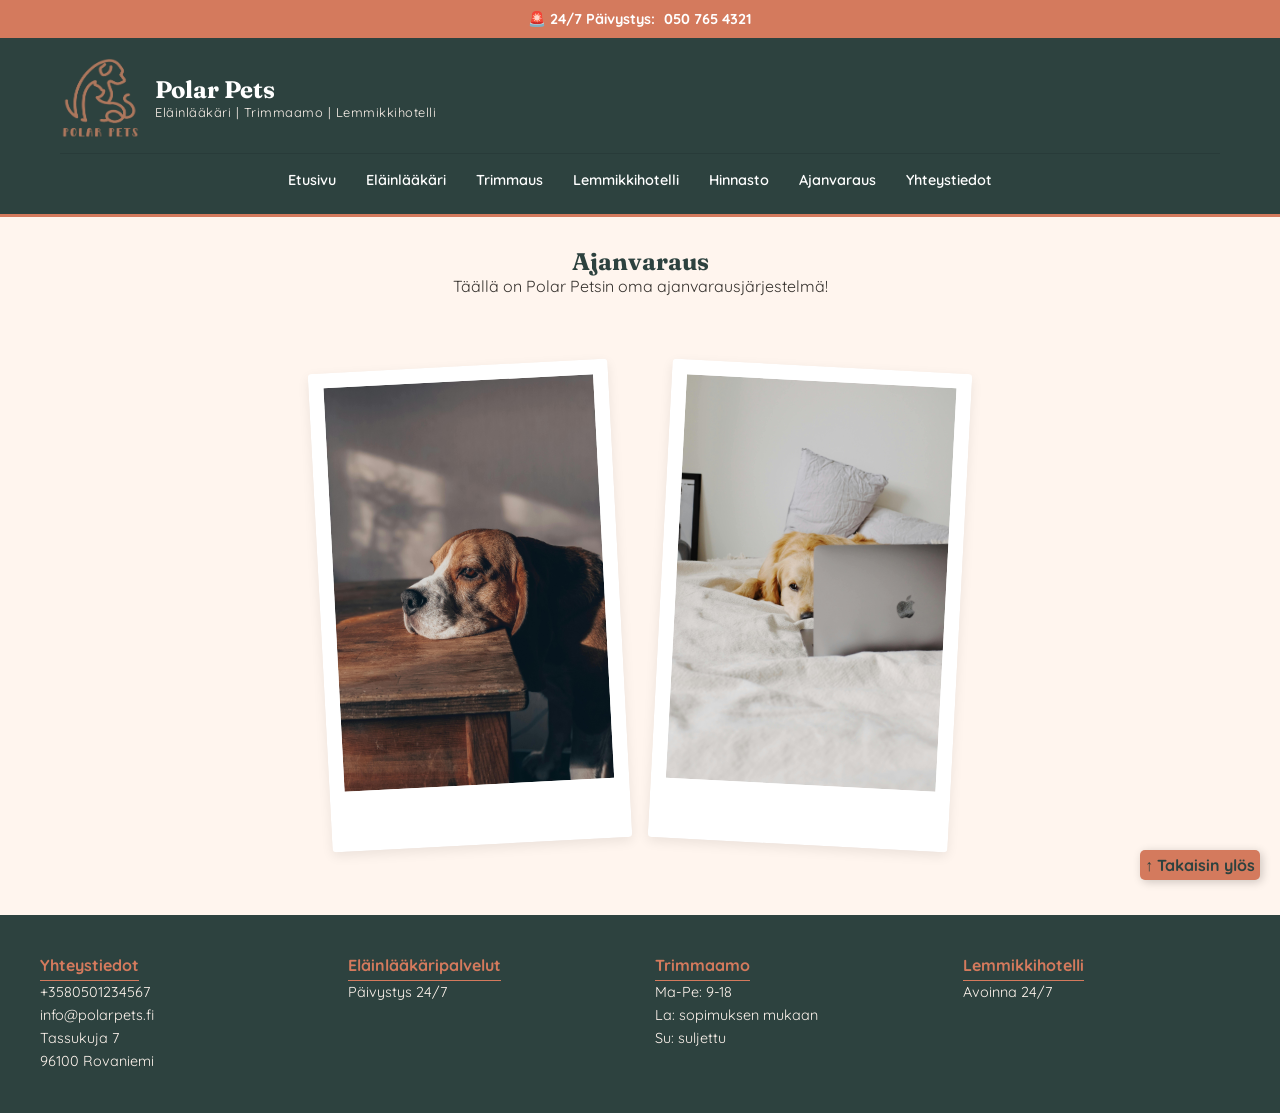
==== ajanvaraus.html @ 81d6665e "Päivitetty header index.html, elainlaakari.html ja ajanvaraus.html" ====
<!DOCTYPE html>
<html lang="en">
<head>
    <meta charset="UTF-8">
    <meta name="viewport" content="width=device-width, initial-scale=1.0">
    <title>Polar Pets - Eläinlääkäri</title>
    <link rel="stylesheet" href="css/styles.css">
</head>
<body>
    <div class="top-bar">
        <div class="top-bar-content">
            <span class="emergency-icon">🚨</span>
            <strong>24/7 Päivystys:</strong> 
            <a href="tel:+358507654321" class="emergency-phone">050 765 4321</a>
        </div>
    </div>
    <header>
        <div class="header-container">
            <div class="logo-area">
                <img src="images/logo.png" width="80" height="80" alt="Polar Pets logo">
                <div class="brand-text">
                    <h1>Polar Pets</h1>
                    <p>Eläinlääkäri | Trimmaamo | Lemmikkihotelli</p>
                </div>
            </div>
            <button class="menu-toggle" aria-label="Avaa valikko">
                <span class="bar"></span>
                <span class="bar"></span>
                <span class="bar"></span>
            </button>
            <nav>
                <ul>
                    <li><a href="index.html">Etusivu</a></li>
                    <li><a href="elainlaakari.html">Eläinlääkäri</a></li>
                    <li><a href="trimmaus.html">Trimmaus</a></li>
                    <li><a href="hoitola.html">Lemmikkihotelli</a></li>
                    <li><a href="hinnasto.html">Hinnasto</a></li>
                    <li><a href="ajanvaraus.html">Ajanvaraus</a></li>
                    <li><a href="yhteystiedot.html">Yhteystiedot</a></li>
                </ul>  
            </nav>
        </div> 
    </header>
   <main>
        <section class="header-container">
            <div class="container">
                <h2>Ajanvaraus</h2>
                <p>Täällä on Polar Petsin oma ajanvarausjärjestelmä!</p>
            
                <div class="image-gallery">
                    <img src="images/ajanvaraus-koira.jpeg" alt="koira lepuuttaa päätä pöydällä, kuvituskuva" class="content-img">
                    <img src="images/ajanvaraus-koira-tietokone.jpg" alt="koira makaa sängyllä tietokone edessä, kuvituskuva" class="content-img">
                </div> 
            </div>  
        </section>
    </main>

    <a href="#" class="back-to-top">↑ Takaisin ylös</a>
    
    <footer>
        <div class="footer-container">
            <div class="footer-column">
                <h4>Yhteystiedot</h4>
                <p>+3580501234567<br>
                info@polarpets.fi<br>
                Tassukuja 7<br>
                96100 Rovaniemi</p>
            </div>
            <div class="footer-column">
                <h4>Eläinlääkäripalvelut</h4>
                <p>Päivystys 24/7</p>
            </div>
            <div class="footer-column">
                <h4>Trimmaamo</h4>
                <p>Ma-Pe: 9-18<br>
                La: sopimuksen mukaan<br>
                Su: suljettu</p>
            </div>
            <div class="footer-column">
                <h4>Lemmikkihotelli</h4>
                <p>Avoinna 24/7</p>
            </div>
        </div>
    </footer>
    <script>
        document.addEventListener('DOMContentLoaded', () => {
            const menuToggle = document.querySelector('.menu-toggle');
            const navMenu = document.querySelector('nav');

            if (menuToggle && navMenu) {
                menuToggle.addEventListener('click', () => {
                    navMenu.classList.toggle('active');
                    menuToggle.classList.toggle('is-active');
                });
            }
        });
    </script>
</body>
</html>
---- css/styles.css ----
@import url('https://fonts.googleapis.com/css2?family=Quicksand:wght@300..700&display=swap');
@import url('https://fonts.googleapis.com/css2?family=Fraunces:ital,opsz,wght@0,9..144,100..900;1,9..144,100..900&family=Nunito:ital,wght@0,200..1000;1,200..1000&family=Ubuntu:ital,wght@0,300;0,400;0,500;0,700;1,300;1,400;1,500;1,700&display=swap');

/* Muuttujat */
:root {
  /* Värit */
  --color-primary: #2D423F;      /* Syvä havunvihreä */
  --color-secondary: #D47A5D;    /* Murrettu oranssi */
  --color-bg-light: #FFF5EE;     
  --color-text: #36322E;         
  /* Lisävärit */
  --color-surface: #F5F1E9; 

  /* Typografia (Varmista että nämä fontit on ladattu HTML:ssä!) */
  --font-headings: 'Fraunces', serif;
  --font-body: 'Quicksand', sans-serif;

  /* Muodot */
  --radius-lg: 16px;
  --radius-md: 8px;
  --shadow: 0 4px 12px rgba(0, 0, 0, 0.08);
}

.quicksand-font {
  font-family: "Quicksand", sans-serif;
  font-optical-sizing: auto;
  font-weight: 300;
  font-style: normal;
}

.fraunces-font {
  font-family: "Fraunces", serif;
  font-optical-sizing: auto;
  font-weight: 300;
  font-style: normal;
  font-variation-settings:
    "SOFT" 0,
    "WONK" 0;
}

/* Yleisasetukset */
* {
    font-family: Quicksand, sans-serif;
    box-sizing: border-box;
    margin: 0;
    padding: 0;
}

body {
  background-color: var(--color-bg-light);
  color: var(--color-text);
  font-family: var(--font-body);
  margin: 0;
}

h1, h2, h3 {
  font-family: var(--font-headings);
  color: var(--color-primary);
}

/* 24/7 Päivystys */
.top-bar {
    background-color: var(--color-secondary);
    color: white;
    padding: 10px 0;
    text-align: center;
    font-size: 0.9rem;
    z-index: 1001;
    position: relative;
}

.emergency-phone {
    color: white;
    text-decoration: none;
    font-weight: bold;
    margin-left: 5px;
}

.emergency-phone:hover {
    text-decoration: underline;
}

.emergency {
    background-color: var(--color-primary);
    color: white;
    text-align: center;
    padding: 80px 20px;
    margin: 60px auto;
    max-width: 1100px;
    border-radius: var(--radius-lg);
    box-shadow: var(--shadow);
}

.emergency h2 {
    color: white; /* Ylikirjoitetaan yleinen tumma otsikkoväri */
    font-size: 2.2rem;
    margin-bottom: 20px;
}

.emergency p {
    margin-bottom: 30px;
    font-size: 1.1rem;
    opacity: 0.9;
}

.emergency a {
    text-decoration: none !important;
}

.emergency a:hover {
    text-decoration: none !important;
}

/* Erityinen tyyli "Ota yhteyttä" -napille tässä osiossa */
.emergency .cta-button.secondary {
    background-color: var(--color-secondary);
    color: white;
    padding: 15px 40px;
    font-size: 1.1rem;
    border: 2px solid var(--color-secondary);
    display: inline-block;
    font-weight: bold;
    text-decoration: none;
    border-radius: 50px;
    margin-top: 30px;
    transition: all 0.3s ease;
    box-shadow: 0 4px 15px rgba(212, 122, 93, 0.4);
}

.emergency .cta-button.secondary:hover {
    background-color: transparent;
    color: var(--color-secondary);
    border-color: var(--color-secondary);
    transform: translateY(-3px);
    box-shadow: 0 6px 20px rgba(212, 122, 93, 0.6);
}

/* Header */
header {
    background-color: var(--color-primary); /* */
    color: white;
    padding: 20px 0;
    border-bottom: 3px solid var(--color-secondary);
    position: relative;
    z-index: 10;
}

.header-container {
    display: flex;
    justify-content: space-between;
    align-items: center;
    max-width: 1200px;
    margin: 0 auto;
    padding: 0 20px;
    flex-wrap: wrap;
}

.container {
    max-width: 1000px;  
    margin: 0 auto;     
    padding: 0 40px;    
    text-align: center;
    margin-top: 30px;   
}

.services-intro h3 {
    text-align: center;
    margin-bottom: 30px;
    margin-top: 30px;
}

.services-intro h2 + p {
    margin-bottom: 30px;
    margin-top: 30px;
}

.services-intro ul {
    display: inline-block;
    text-align: left;
    margin: 10px 0;
}

.header-top-right {
    display: flex;
    flex-direction: row;
    align-items: center;
    gap: 20px;
    flex-shrink: 0;
}

.header-contact-info {
    display: flex;
    flex-direction: column;
    gap: 2px;
    align-items: flex-end;
}

.header-contact-info a {
    display: block !important;
    text-decoration: none;
    font-size: 0.85rem;
    color: var(--color-bg-light);
    white-space: nowrap;
}

.logo-area {
    display: flex;
    align-items: center;
    gap: 15px;
    flex-shrink: 0;
    margin-bottom: 15px;
}

.brand-text h1 {
    margin: 0;
    font-size: 1.5rem;
    line-height: 1.2;
    color: white;
}

.brand-text p {
    margin: 0;
    font-size: 0.8rem;
    color: var(--color-bg-light);
    letter-spacing: 0.5px;
}

/* Navigointi */
nav {
    display: flex;
    flex-direction: column;
    justify-content: center;
    align-items: center;
    border-top: 1px solid rgba(0,0,0,0.1);
    width: 100%;
    padding-top: 15px;
    padding-bottom: 5px;
}

nav ul {
    list-style: none;
    display: flex;
    justify-content: center;
    flex-wrap: wrap;
    gap: 30px;
    margin: 0;
    padding: 0;
}

nav a {
    text-decoration: none;
    color: white;
    font-weight: 600;
    font-size: 0.9rem;
    transition: color 0.3s;
}

nav a:hover {
    color: var(--color-secondary);
}

.nav-button {
    background-color: var(--color-secondary);
    color: white !important;
    padding: 10px 20px;
    border-radius: 50px;
    text-decoration: none;
    font-weight: bold;
}

.nav-button:hover {
    background-color: #a01818;
    transform: scale(1.05);
}

.contact a:link {
    text-decoration: none;
}

/* Hampurilaisnavigointi */
.menu-toggle {
    display: none; /* Piilossa tietokoneella */
    flex-direction: column;
    gap: 5px;
    background: none;
    border: none;
    cursor: pointer;
    padding: 10px;
}

.menu-toggle span {
    display: block;
    width: 25px;
    height: 3px;
    background-color: white;
    transition: 0.3s;
}

/* Mobiilityylit (Media Query) */
@media (max-width: 768px) {
    .header-container {
        position: relative;
    }

    .header-contact-info a[href^="mailto"] {
        display: none; /* Piilotetaan vain pienillä näytöillä tilan säästämiseksi */
    }

    .menu-toggle {
        display: flex; /* Näkyviin mobiilissa */
    }

    nav {
        display: none; /* Piilotetaan lista oletuksena */
        width: 100%;
        position: absolute;
        top: 100%; /* Headerin alapuolelle */
        left: 0;
        background-color: var(--color-primary);
        padding: 20px;
        z-index: 1000;
        border-bottom: 3px solid var(--color-secondary);
    }

    nav.active {
        display: block;
    }

    nav ul {
        flex-direction: column;
        align-items: center;
        gap: 20px;
    }

    .emergency {
        margin: 40px 20px;
        padding: 60px 15px;
    }
    
    .emergency h2 {
        font-size: 1.6rem;
    }
}

.header-contact-info a[href^="mailto"] {
    display: block; /* Oletusarvoisesti näkyvissä */
}

/* Hero */
.hero {
    /* Ladataan kuva ja lisätään tumma huntu (rgba 0,0,0,0.5) sen päälle */
    background: linear-gradient(rgba(45, 66, 63, 0.7), rgba(45, 66, 63, 0.7)), 
                url('../images/hero-vaaka-kissa.jpg');
    
    background-size: cover;       /* Kuva täyttää koko alueen */
    background-position: center;   /* Kuva pysyy keskellä */
    padding: 100px 20px;
    min-height: 400px;
    display: flex;
    align-items: center;
    justify-content: center;
    flex-direction: column;
    text-align: center;
    color: white;                  /* Teksti valkoiseksi tumman kuvan päällä */
}

.hero h2 {
    color: white;
    font-size: 2.5rem;
    margin-bottom: 20px;
    text-shadow: 2px 2px 4px rgba(0,0,0,0.5); /* Lisää luettavuutta */
}

.hero .cta-button {
    display: inline-block;
    background-color: var(--color-secondary);
    color: white;
    padding: 18px 36px;
    font-size: 1.2rem;
    font-weight: bold;
    text-decoration: none;
    border-radius: 50px;
    margin-top: 30px;
    transition: all 0.3s ease;
    box-shadow: 0 4px 15px rgba(212, 122, 93, 0.4);
    border: 2px solid transparent;
}

.hero .cta-button:hover {
    background-color: transparent;
    border-color: var(--color-secondary);
    columns: var(--color-secondary);
    transform: translateY(-3px);
    box-shadow: 0 6px 20px rgba(212, 122, 93, 0.6);
}

/* Kortit */
.card {
    flex: 1;
    min-width: 200px;
    max-width: 250px;
    background: white;
    border-radius: var(--radius-lg);
    box-shadow: var(--shadow);
    padding: 20px;
    margin: 10px;
    display: flex;
    flex-direction: column;
    align-items: center;
    border-bottom: 4px solid var(--color-secondary);
    text-align: center;
}

.services {
    display: flex;
    flex-wrap: wrap;       /* Pudottaa kortit uudelle riville kapealla näytöllä */
    justify-content: center; /* Keskittää kortit */
    gap: 60px;             /* Jättää väliä korttien väliin */
    padding: 60px 20px;
    max-width: 1400px;     /* Estää osiota leviämästä liikaa */
    margin: 0 auto;        /* Keskittää koko palveluosion */
}

.service-card {
    background: white;
    border-radius: var(--radius-lg);
    box-shadow: var(--shadow);
    overflow: hidden;
    flex: 0 0 280px; 
    max-width: 350px;
    min-height: 400px;
    transition: transform 0.3s ease;
    box-shadow: 0 10px 30px rgba(45, 66, 63, 0.1);
    border-bottom: 3px solid var(--color-secondary);
}

.service-card:hover {
    transform: translateY(-5px); 
}

.card-content {
    margin-top: 0;
    color: var(--color-primary);
    padding: 1.5rem;
    display: flex;
    flex-direction: column;
    flex-grow: 1;
    text-align: center;
}

.card-link {
    color: var(--color-secondary);
    text-decoration: none;
    font-weight: bold;
}

.card-img {
    width: 100%;
    height: 300px !important;
    object-fit: cover; /* Pitää kuvan suhteet kunnossa */
    display: block;
}

/* Sisältösivukortit ell*/

.service-details-grid {
    display: flex;
    flex-wrap: wrap;
    gap: 30px;
    justify-content: center;
    margin-top: 50px;
    margin-bottom: 50px;
}

.detail-card {
    background-color: #ffffff;
    border-radius: 15px;
    padding: 40px;
    flex: 1;
    min-width: 300px;
    max-width: 500px;
    box-shadow: 0 10px 25px rgba(0,0,0,0.05); /* Kevyt varjo tuo syvyyttä */
    border-bottom: 5px solid var(--color-secondary); /* Tehosteväri alareunaan */
    text-align: left; /* Teksti pysyy helposti luettavana */
    transition: transform 0.3s ease;
}

.detail-card:hover {
    transform: translateY(-5px); /* Pieni noste, kun hiiri on päällä */
}

.card-icon {
    width: 60px;
    height: 60px;
    display: block;
    margin: 0 auto 20px auto;
    background: none;
    filter: drop-shadow(0 5px 8px rgba(45,66,63,0.2));
    padding: 0; 
}

.detail-card h3 {
    margin-top: 0;
    color: var(--color-primary);
    font-size: 1.2rem;
}

.detail-card ul {
    list-style: none; /* Poistetaan peruspallot */
    padding: 0;
}

.detail-card li {
    padding: 10px 0;
    border-bottom: 1px solid #f0f0f0;
    position: relative;
    padding-left: 25px;
}

/* Lisätään tyylikäs tassu tai pallo listan eteen */
.detail-card li::before {
    content: "•";
    color: var(--color-secondary);
    font-weight: bold;
    position: absolute;
    left: 0;
}

.detail-card li:last-child {
    border-bottom: none;
}

/* Kuvat */
@media (min-width: 768px) {
    .image-grid {
        display: grid;
        grid-template-columns: 1fr 1fr;
        gap: 40px;
    }

    .header-top-right {
        gap: 10px;
    }

    .header-contact-info a[href^="mailto"] {
        display: none;
    }

    .nav-button {
        padding: 8px 15px;
        font-size: 0.8rem;
    }

    .hero h2 {
        font-size: 1.8rem;
    }
}

.cta-button, .nav-button, .emergency .contact {
    cursor: pointer;
    font-family: var(--font-body);
    text-transform: uppercase;
    letter-spacing: 1px;
}

.image-gallery {
    display: flex;
    justify-content: center;
    gap: 40px;
    margin-top: 50px;
    flex-wrap: wrap;
    padding: 20px;
}

.content-img {
    background-color: white;
    padding: 15px 15px 60px 15px;
    border-radius: 4px;
    box-shadow: var(--shadow);
    max-width: 300px;
    min-width: 200px;
    transform: rotate(-3deg);
    transition: transform 0.3s ease;
}

article .content-img {
    background-color: transparent;
    padding: 0;
    border: none;
    box-shadow: none;
    transform: rotate(0deg);
    max-width: 100%;
}

article .content-img:hover {
    transform: scale(1.02);            /* Vain pieni suurennus, ei kääntöä */
}

article .content-img:nth-child(even) {
    transform: rotate(0deg);
}

article .content-img img {
    border-radius: var(--radius-md);
    border: none;
    width: 100%;
    height: 200px;
    object-fit: cover;
}

article .content-img:hover {
    transform: none;
    box-shadow: none;
}

.content-img:nth-child(even) {
    transform: rotate(3deg);
}

.content-img img {
    width: 100%;
    height: auto;
    border: 1px solid #ccc;
    display: block;
}

.content-img:hover {
    transform: rotate(0deg) scale(1.05);
    box-shadow: 12px 12px 25px rgba(0,0,0,0,3);
    z-index: 10;
}

.card-img {
    width: 100%;           
    height: 200px;         
    object-fit: cover;     
    display: block;        
    border-radius: 15px 15px 15px 15px; 
}

/* Footer */
footer {
    background-color: var(--color-primary); /* */
    color: var(--color-bg-light); /* */
    padding: 40px 20px;
    margin-top: 50px;
}

.footer-container {
    max-width: 1200px;
    margin: 0 auto;
    display: flex;
    justify-content: space-between;
    flex-wrap: wrap;
    gap: 30px;
}

.footer-column {
    flex: 1;
    min-width: 150px;
}

.footer-column h4 {
    color: var(--color-secondary); /* */
    border-bottom: 1px solid var(--color-secondary);
    padding-bottom: 5px;
    display: inline-block;
}

.footer-column p {
    font-size: 0.9rem;
    line-height: 1.6;
}

/* Painike sivun alkuun */
html {
    scroll-behavior: smooth; /* Tämä tekee rullaamisesta pehmeää, ei hyppivää! */
}

.back-to-top {
    position: fixed;
    bottom: 20px;
    right: 20px;
    background-color: var(--color-secondary);
    color: var(--color-primary);
    padding: 5px 5px;
    border-radius: 5px;
    text-decoration: none;
    font-weight: bold;
    box-shadow: 2px 2px 10px rgba(0,0,0,0.2);
    z-index: 100;
}
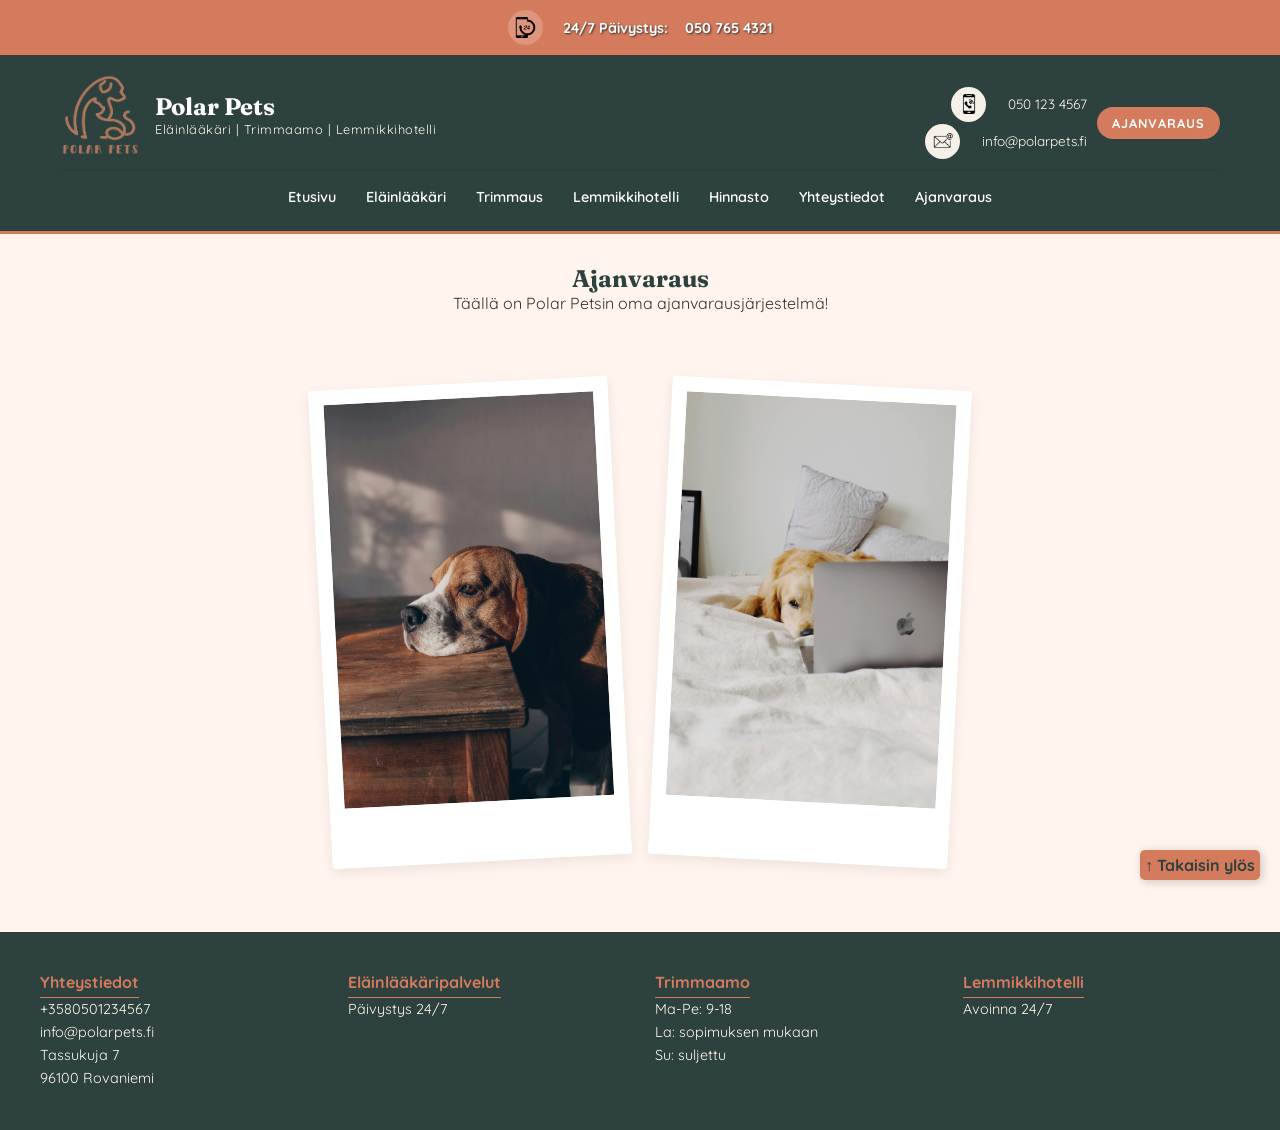
==== commit 7a6412f0: "Päivitykset index.html, elainlaakari.html ja ajanavaraus.html" ====
--- a/ajanvaraus.html
+++ b/ajanvaraus.html
@@ -9,7 +9,7 @@
 <body>
     <div class="top-bar">
         <div class="top-bar-content">
-            <span class="emergency-icon">🚨</span>
+            <span class="emergency-icon"><img src="images/puhelin247.png" height="30" alt="Puhelin 24/7 ikoni"></span>
             <strong>24/7 Päivystys:</strong> 
             <a href="tel:+358507654321" class="emergency-phone">050 765 4321</a>
         </div>
@@ -23,11 +23,21 @@
                     <p>Eläinlääkäri | Trimmaamo | Lemmikkihotelli</p>
                 </div>
             </div>
-            <button class="menu-toggle" aria-label="Avaa valikko">
-                <span class="bar"></span>
-                <span class="bar"></span>
-                <span class="bar"></span>
-            </button>
+
+            <div class="header-top-right">
+                <div class="header-contact-info">
+                    <div class="header-contact-row">
+                        <span class="header-icon"><img src="images/puhelin.png" height="20" width="20" alt="Yhteydenotto puhelin ikoni"></span>
+                        <a href="tel:+358501234567">050 123 4567</a>
+                    </div>
+                    <div class="header-contact-row">
+                        <span><img src="images/email.png" height="20" width="25" alt="Yhteydenotto sähköposti ikoni"></span>
+                        <a href="mailto:info@polarpets.fi">info@polarpets.fi</a>
+                    </div>
+                </div>
+                
+                <a href="ajanvaraus.html" class="nav-button">Ajanvaraus</a>
+            </div>
             <nav>
                 <ul>
                     <li><a href="index.html">Etusivu</a></li>
@@ -35,8 +45,8 @@
                     <li><a href="trimmaus.html">Trimmaus</a></li>
                     <li><a href="hoitola.html">Lemmikkihotelli</a></li>
                     <li><a href="hinnasto.html">Hinnasto</a></li>
+                    <li><a href="yhteystiedot.html">Yhteystiedot</a></li>
                     <li><a href="ajanvaraus.html">Ajanvaraus</a></li>
-                    <li><a href="yhteystiedot.html">Yhteystiedot</a></li>
                 </ul>  
             </nav>
         </div> 
--- a/css/styles.css
+++ b/css/styles.css
@@ -67,6 +67,7 @@
     font-size: 0.9rem;
     z-index: 1001;
     position: relative;
+    text-shadow: 1px 1px 2px var(--color-text);
 }
 
 .emergency-phone {
@@ -260,17 +261,22 @@
 }
 
 .nav-button {
-    background-color: var(--color-secondary);
-    color: white !important;
+    display: inline-block;    /* Varmistaa että näkyy */
+    background-color: var(--color-secondary); /* Oranssi pohja */
+    color: white !important;  /* Valkoinen teksti */
     padding: 10px 20px;
+    text-decoration: none;
     border-radius: 50px;
-    text-decoration: none;
     font-weight: bold;
+    transition: all 0.3s ease;
 }
 
 .nav-button:hover {
-    background-color: #a01818;
-    transform: scale(1.05);
+    background-color: transparent;
+    border-color: var(--color-secondary);
+    color: var(--color-secondary);
+    transform: translateY(-3px);
+    box-shadow: 0 6px 20px rgba(212, 122, 93, 0.6) !important;
 }
 
 .contact a:link {
@@ -361,7 +367,11 @@
     justify-content: center;
     flex-direction: column;
     text-align: center;
-    color: white;                  /* Teksti valkoiseksi tumman kuvan päällä */
+    color: white;   /* Teksti valkoiseksi tumman kuvan päällä */
+}
+
+.elainlaakari-hero {
+    background-image: linear-gradient(rgba(0,0,0,0.5), rgba(0,0,0,0.5)), url(../images/koira.ell.jpg) !important;
 }
 
 .hero h2 {
@@ -389,7 +399,7 @@
 .hero .cta-button:hover {
     background-color: transparent;
     border-color: var(--color-secondary);
-    columns: var(--color-secondary);
+    color: var(--color-secondary);
     transform: translateY(-3px);
     box-shadow: 0 6px 20px rgba(212, 122, 93, 0.6);
 }
@@ -459,6 +469,11 @@
     height: 300px !important;
     object-fit: cover; /* Pitää kuvan suhteet kunnossa */
     display: block;
+    width: 100%;           
+    height: 200px;         
+    object-fit: cover;     
+    display: block;        
+    border-radius: 15px 15px 15px 15px;
 }
 
 /* Sisältösivukortit ell*/
@@ -630,18 +645,10 @@
     z-index: 10;
 }
 
-.card-img {
-    width: 100%;           
-    height: 200px;         
-    object-fit: cover;     
-    display: block;        
-    border-radius: 15px 15px 15px 15px; 
-}
-
 /* Footer */
 footer {
-    background-color: var(--color-primary); /* */
-    color: var(--color-bg-light); /* */
+    background-color: var(--color-primary);
+    color: var(--color-bg-light);
     padding: 40px 20px;
     margin-top: 50px;
 }
@@ -689,4 +696,144 @@
     font-weight: bold;
     box-shadow: 2px 2px 10px rgba(0,0,0,0.2);
     z-index: 100;
+}
+
+/* Ikonien säädöt */
+.contact-item .icon, 
+.top-bar-content .emergency-icon, 
+.header-contact-info span {
+    display: inline-flex;
+    align-items: center;
+    justify-content: center;
+    width: 35px;           /* Hieman pienempi koko sopii paremmin yläpalkkiin */
+    height: 35px;
+    background-color: var(--color-surface); /* Käytetään styles.css muuttujaa */
+    border-radius: 50%;
+    margin-right: 10px;
+    font-size: 1.1rem;
+    flex-shrink: 0;
+    transition: transform 0.3s ease;
+}
+
+.top-bar-content .emergency-icon {
+    background-color: rgba(255, 255, 255, 0.2); /* Läpinäkyvä valkoinen tummalla pohjalla */
+    margin-right: 8px;
+}
+
+.header-contact-info div {
+    display: flex;
+    align-items: center;
+    margin-left: 15px;
+}
+
+/* Ikonien muotoilua */
+.top-bar-content, 
+.header-contact-row, 
+.contact-item {
+    display: flex;
+    justify-content: center;
+    align-items: center; /* TÄMÄ keskittää sisällön pystysuunnassa */
+    gap: 12px;           /* Väli ikonin ja tekstin välille */
+}
+
+/* Ikoneiden yhteinen tyyli (pyöreä tausta) */
+.emergency-icon, 
+.header-icon, 
+.icon {
+    display: inline-flex;
+    align-items: center;
+    justify-content: center;
+    width: 35px;
+    height: 35px;
+    background-color: var(--color-surface); /* Käytetään styles.css:n muuttujaa */
+    border-radius: 50%;
+    flex-shrink: 0;         /* Estää ikonia menemästä kasaan */
+    overflow: hidden;       /* Pitää kuvan ympyrän sisällä */
+}
+
+/* Kuvien (img) hienosäätö ikonien sisällä */
+.emergency-icon img, 
+.header-icon img, 
+.icon img {
+    max-width: 60%;         /* Kuva ei täytä koko ympyrää, näyttää siistimmältä */
+    height: auto;
+    object-fit: contain;
+}
+
+/* Erityishuomio yläpalkin (top-bar) tummalle pohjalle */
+.top-bar .emergency-icon {
+    background-color: rgba(255, 255, 255, 0.2); /* Läpinäkyvä valkoinen */
+}
+
+/* Varmistetaan, että linkit eivät hyppää omalle rivilleen */
+.header-contact-row a, 
+.contact-item a {
+    line-height: 1;
+    text-decoration: none;
+}
+
+@media (max-width: 768px) {
+    /* Headerin elementit päällekkäin */
+    .header-container {
+        flex-direction: column;
+        align-items: center;
+        text-align: center;
+        padding-bottom: 20px;
+    }
+
+    /* Logo ja teksti keskelle */
+    .logo-area {
+        flex-direction: column;
+        margin-bottom: 20px;
+    }
+
+    /* Yhteystiedot ja painike allekkain */
+    .header-top-right {
+        flex-direction: column;
+        width: 100%;
+        gap: 15px;
+    }
+
+    .header-contact-info {
+        align-items: center;
+        width: 100%;
+    }
+
+    .header-contact-row {
+        justify-content: center;
+    }
+
+    /* Ajanvaraus-nappi koko leveydelle tai selkeästi keskelle */
+    .nav-button {
+        width: 80%;
+        text-align: center;
+        margin: 10px 0;
+        background-color: var(--color-secondary);
+        color: white;
+        padding: 15px 40px;
+        font-size: 1.1rem;
+        border: 2px solid var(--color-secondary);
+        display: inline-block;
+        font-weight: bold;
+        text-decoration: none;
+        border-radius: 50px;
+        margin-top: 30px;
+        transition: all 0.3s ease;
+        box-shadow: 0 4px 15px rgba(212, 122, 93, 0.4);
+    }
+
+    .nav-button:hover {
+        background-color: transparent;
+        border-color: var(--color-secondary);
+        color: var(--color-secondary);
+        transform: translateY(-3px);
+        box-shadow: 0 6px 20px rgba(212, 122, 93, 0.6);
+    }
+
+    /* Yläpalkin tekstin skaalaus pienemmäksi */
+    .top-bar-content {
+        font-size: 0.8rem;
+        flex-wrap: wrap;
+        justify-content: center;
+    }
 }
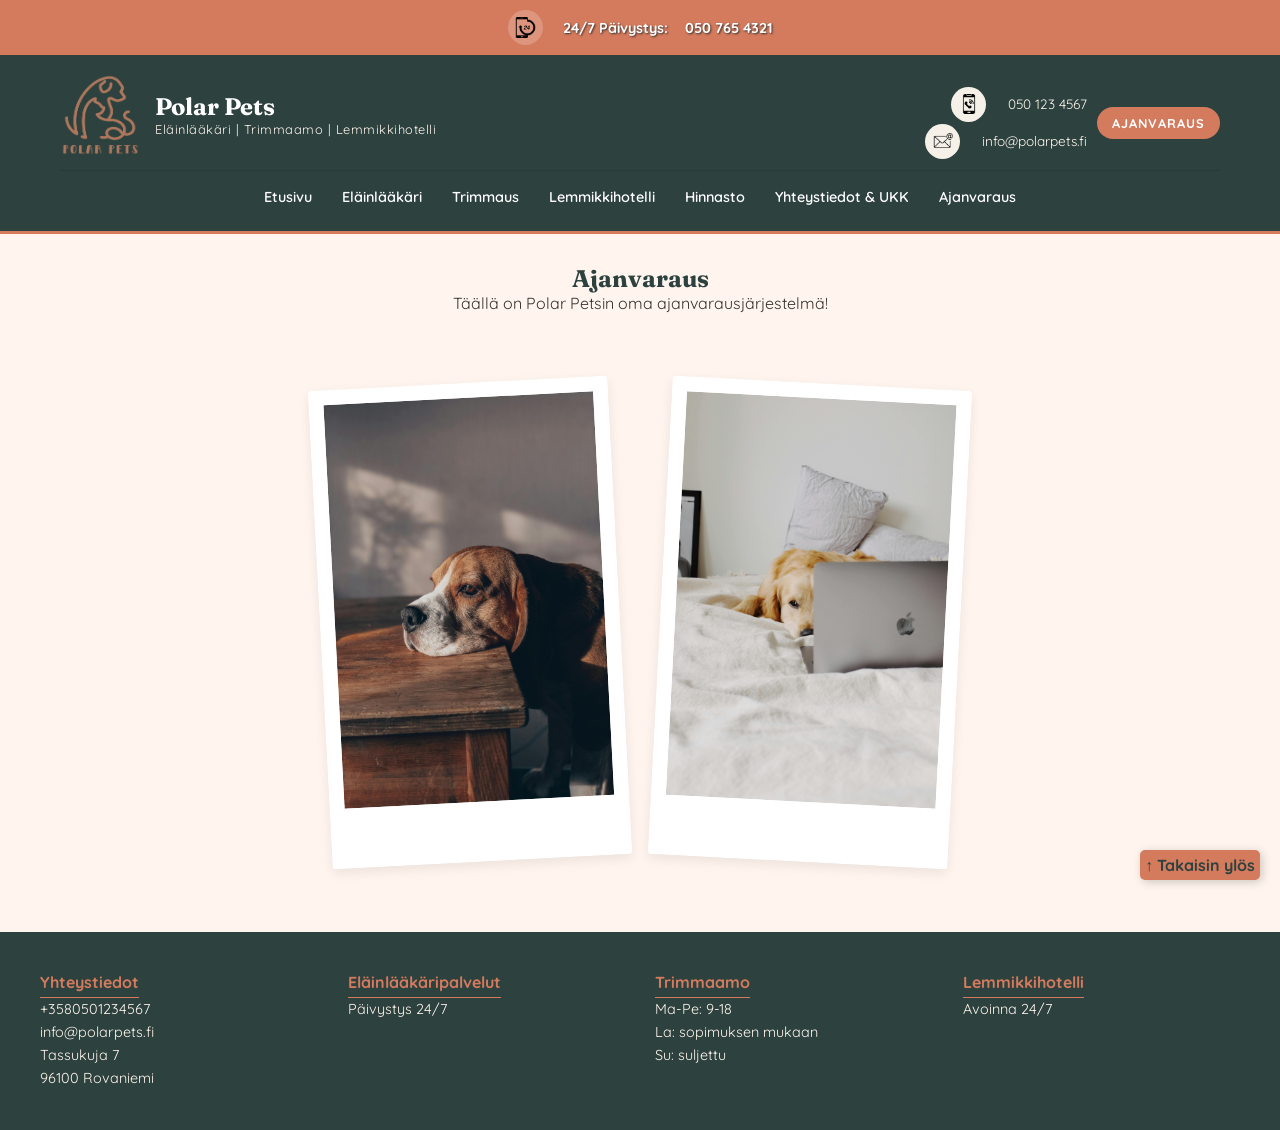
==== commit b4d2869e: "Päivityksiä koodiin sekä grafiikoiden lisäämistä" ====
--- a/ajanvaraus.html
+++ b/ajanvaraus.html
@@ -4,6 +4,11 @@
     <meta charset="UTF-8">
     <meta name="viewport" content="width=device-width, initial-scale=1.0">
     <title>Polar Pets - Eläinlääkäri</title>
+    <link rel="icon" type="image/png" href="favicon-96x96.png" sizes="96x96" />
+    <link rel="icon" type="image/svg+xml" href="favicon.svg" />
+    <link rel="shortcut icon" href="favicon.ico" />
+    <link rel="apple-touch-icon" sizes="180x180" href="apple-touch-icon.png" />
+    <link rel="manifest" href="site.webmanifest" />
     <link rel="stylesheet" href="css/styles.css">
 </head>
 <body>
@@ -45,7 +50,7 @@
                     <li><a href="trimmaus.html">Trimmaus</a></li>
                     <li><a href="hoitola.html">Lemmikkihotelli</a></li>
                     <li><a href="hinnasto.html">Hinnasto</a></li>
-                    <li><a href="yhteystiedot.html">Yhteystiedot</a></li>
+                    <li><a href="yhteystiedot.html">Yhteystiedot & UKK</a></li>
                     <li><a href="ajanvaraus.html">Ajanvaraus</a></li>
                 </ul>  
             </nav>
--- a/css/styles.css
+++ b/css/styles.css
@@ -112,7 +112,7 @@
     text-decoration: none !important;
 }
 
-/* Erityinen tyyli "Ota yhteyttä" -napille tässä osiossa */
+/* Erityinen tyyli "Ota yhteyttä" -painikkeelle tässä osiossa */
 .emergency .cta-button.secondary {
     background-color: var(--color-secondary);
     color: white;
@@ -376,7 +376,7 @@
 
 .hero h2 {
     color: white;
-    font-size: 2.5rem;
+    font-size: 2.8rem;
     margin-bottom: 20px;
     text-shadow: 2px 2px 4px rgba(0,0,0,0.5); /* Lisää luettavuutta */
 }
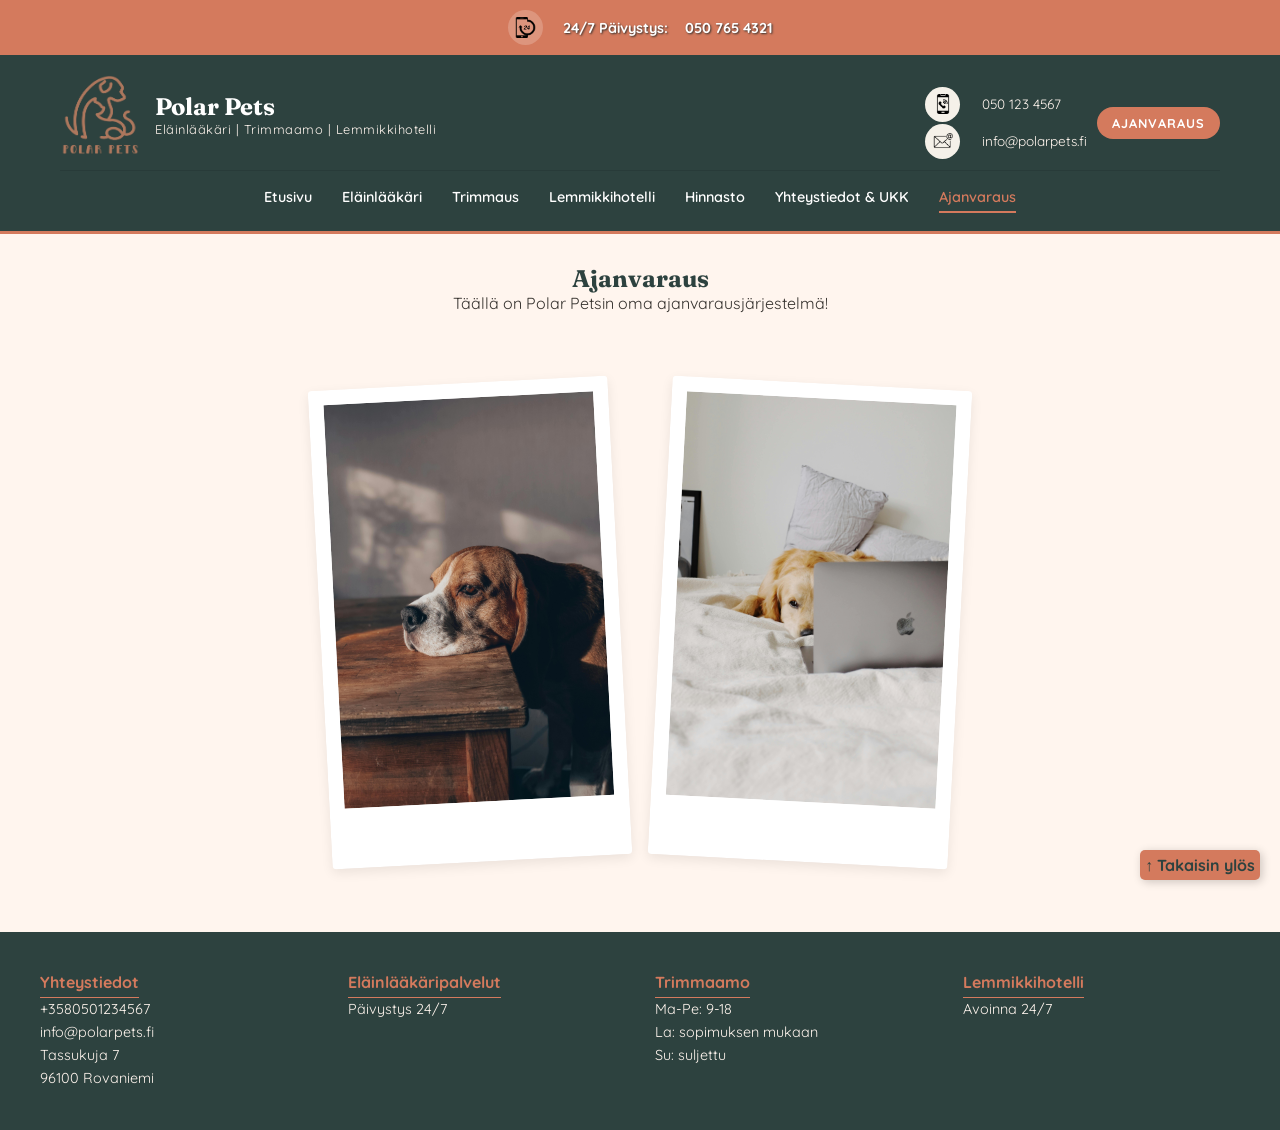
==== commit 03c05ccc: "Lisätty navigoinnin aktiivisuus" ====
--- a/ajanvaraus.html
+++ b/ajanvaraus.html
@@ -10,6 +10,20 @@
     <link rel="apple-touch-icon" sizes="180x180" href="apple-touch-icon.png" />
     <link rel="manifest" href="site.webmanifest" />
     <link rel="stylesheet" href="css/styles.css">
+
+    <script>
+        document.addEventListener('DOMContentLoaded', () => {
+            const menuToggle = document.querySelector('.menu-toggle');
+            const navMenu = document.querySelector('nav');
+
+            if (menuToggle && navMenu) {
+                menuToggle.addEventListener('click', () => {
+                    navMenu.classList.toggle('active');
+                    menuToggle.classList.toggle('is-active');
+                });
+            }
+        });
+    </script>
 </head>
 <body>
     <div class="top-bar">
@@ -43,6 +57,7 @@
                 
                 <a href="ajanvaraus.html" class="nav-button">Ajanvaraus</a>
             </div>
+        
             <nav>
                 <ul>
                     <li><a href="index.html">Etusivu</a></li>
@@ -51,9 +66,15 @@
                     <li><a href="hoitola.html">Lemmikkihotelli</a></li>
                     <li><a href="hinnasto.html">Hinnasto</a></li>
                     <li><a href="yhteystiedot.html">Yhteystiedot & UKK</a></li>
-                    <li><a href="ajanvaraus.html">Ajanvaraus</a></li>
+                    <li><a href="ajanvaraus.html" class="active">Ajanvaraus</a></li>
                 </ul>  
             </nav>
+             
+            <button class="menu-toggle" aria-label="Avaa valikko">
+                <span></span>
+                <span></span>
+                <span></span>
+            </button>
         </div> 
     </header>
    <main>
@@ -97,18 +118,5 @@
             </div>
         </div>
     </footer>
-    <script>
-        document.addEventListener('DOMContentLoaded', () => {
-            const menuToggle = document.querySelector('.menu-toggle');
-            const navMenu = document.querySelector('nav');
-
-            if (menuToggle && navMenu) {
-                menuToggle.addEventListener('click', () => {
-                    navMenu.classList.toggle('active');
-                    menuToggle.classList.toggle('is-active');
-                });
-            }
-        });
-    </script>
 </body>
 </html>
--- a/css/styles.css
+++ b/css/styles.css
@@ -192,8 +192,9 @@
 .header-contact-info {
     display: flex;
     flex-direction: column;
+    justify-content: center;
     gap: 2px;
-    align-items: flex-end;
+    align-items: flex-start;
 }
 
 .header-contact-info a {
@@ -281,6 +282,25 @@
 
 .contact a:link {
     text-decoration: none;
+}
+
+/* Aktiivisen linkin tyyli */
+nav a.active {
+    color: var(--color-secondary) !important; /* Vaihtaa tekstin värin oranssiksi */
+    border-bottom: 2px solid var(--color-secondary); /* Lisää viivan tekstin alle */
+    padding-bottom: 5px;
+}
+
+/* Jos halutaan, että aktiivinen linkki ei reagoi hover-efektiin */
+nav a.active:hover {
+    cursor: default;
+    opacity: 1;
+}
+
+/* Ajanvaraus-napin korostus, kun ollaan kyseisellä sivulla */
+.nav-button.active {
+    background-color: var(--color-primary); /* Muutetaan tausta tummanvihreäksi */
+    border: 2px solid var(--color-secondary);
 }
 
 /* Hampurilaisnavigointi */
@@ -795,8 +815,9 @@
     }
 
     .header-contact-info {
-        align-items: center;
-        width: 100%;
+        display: flex;
+        flex-direction: column;
+        align-items: flex-start;
     }
 
     .header-contact-row {
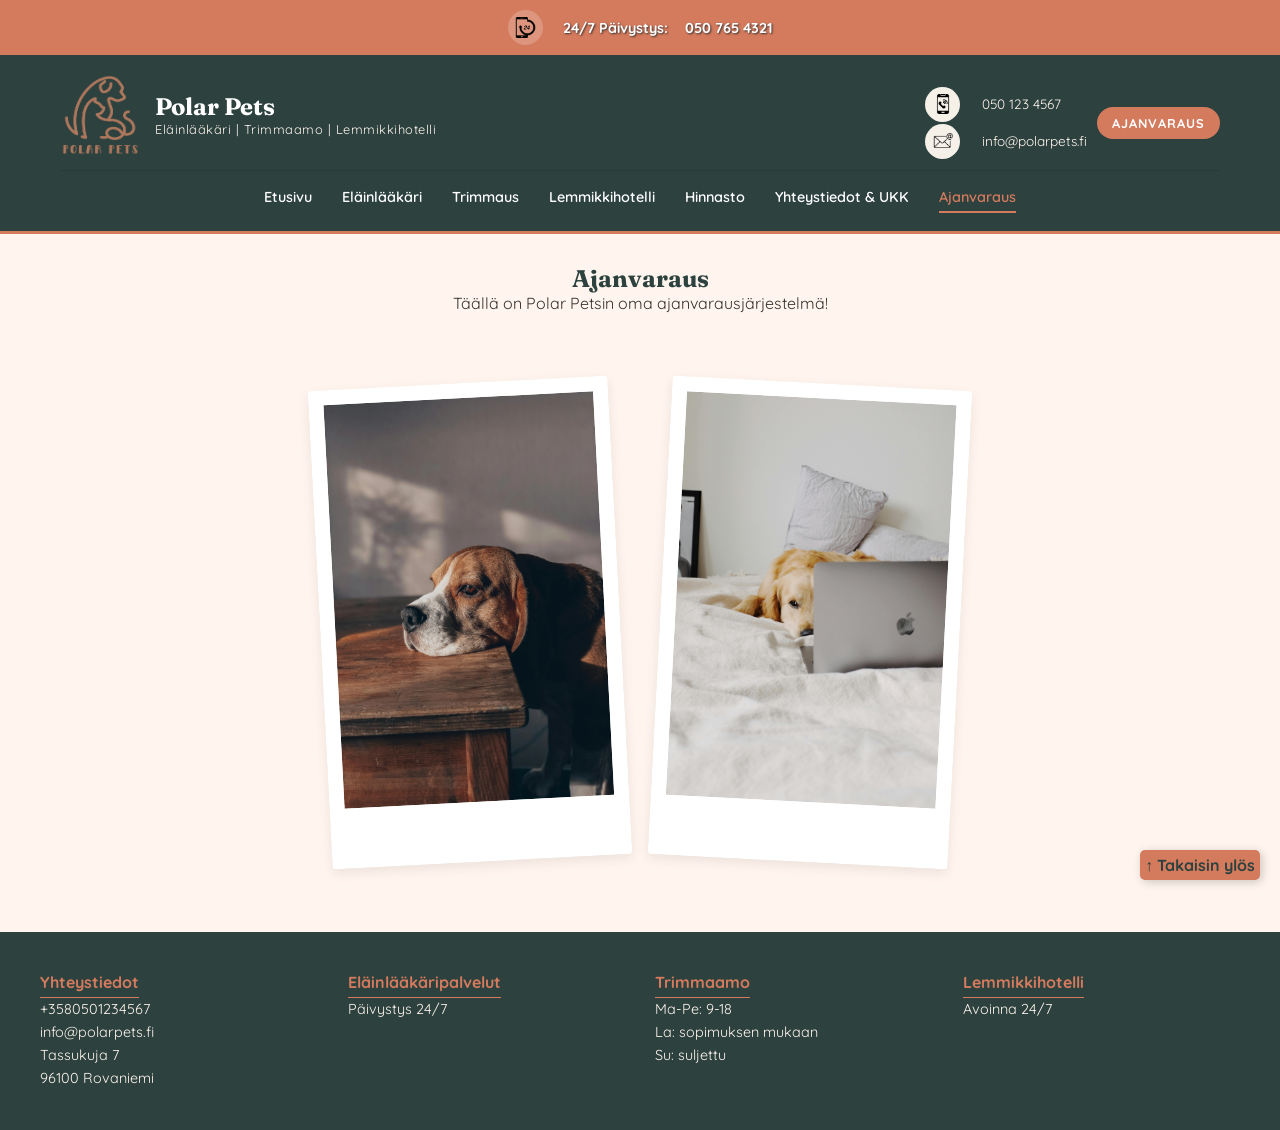
==== commit 3f035e36: "Lisätty puuttuvat kuvat elainlaakari.html ja optimoitu kuvia." ====
--- a/ajanvaraus.html
+++ b/ajanvaraus.html
@@ -84,7 +84,7 @@
                 <p>Täällä on Polar Petsin oma ajanvarausjärjestelmä!</p>
             
                 <div class="image-gallery">
-                    <img src="images/ajanvaraus-koira.jpeg" alt="koira lepuuttaa päätä pöydällä, kuvituskuva" class="content-img">
+                    <img src="images/ajanvaraus-koira.webp" alt="koira lepuuttaa päätä pöydällä, kuvituskuva" class="content-img">
                     <img src="images/ajanvaraus-koira-tietokone.jpg" alt="koira makaa sängyllä tietokone edessä, kuvituskuva" class="content-img">
                 </div> 
             </div>  
--- a/css/styles.css
+++ b/css/styles.css
@@ -391,7 +391,7 @@
 }
 
 .elainlaakari-hero {
-    background-image: linear-gradient(rgba(0,0,0,0.5), rgba(0,0,0,0.5)), url(../images/koira.ell.jpg) !important;
+    background-image: linear-gradient(rgba(0,0,0,0.5), rgba(0,0,0,0.5)), url(../images/koira.ell.webp) !important;
 }
 
 .hero h2 {
@@ -550,6 +550,39 @@
     border-bottom: 1px solid #f0f0f0;
     position: relative;
     padding-left: 25px;
+}
+
+.kuvakortti-wrapper {
+    display: flex;
+    gap: 30px; /* Väli korttien välissä */
+    justify-content: center;
+    flex-wrap: wrap; /* Tiputtaa kortit allekkain mobiilissa */
+    margin: 40px 0;
+}
+
+.kuvakortti {
+    flex: 1;
+    min-width: 300px; 
+    height: 400px;
+    border-radius: 15px; /* Sama pyöristys kuin muissa korteissa */
+    overflow: hidden; /* Varmistaa, että kuva ei karkaa pyöristettyjen kulmien yli */
+    box-shadow: 0 4px 15px rgba(0,0,0,0.1); /* Kevyt varjo, kuten muissakin */
+    background-color: white;
+    border-bottom: 8px solid #D47A5D;
+    transition: transform 0.3s ease, box-shadow 0.3s ease;
+    cursor: pointer;
+}
+
+.kuvakortti:hover {
+    transform: translateY(-10px);
+    box-shadow: 0 10px 25px rgba(0,0,0,0.2);
+}
+
+.kuvakortti img {
+    width: 100%;
+    height: 100%;
+    object-fit: cover; /* Pitää kuvat nätteinä, vaikka ne olisivat eri muotoisia */
+    display: block;
 }
 
 /* Lisätään tyylikäs tassu tai pallo listan eteen */
